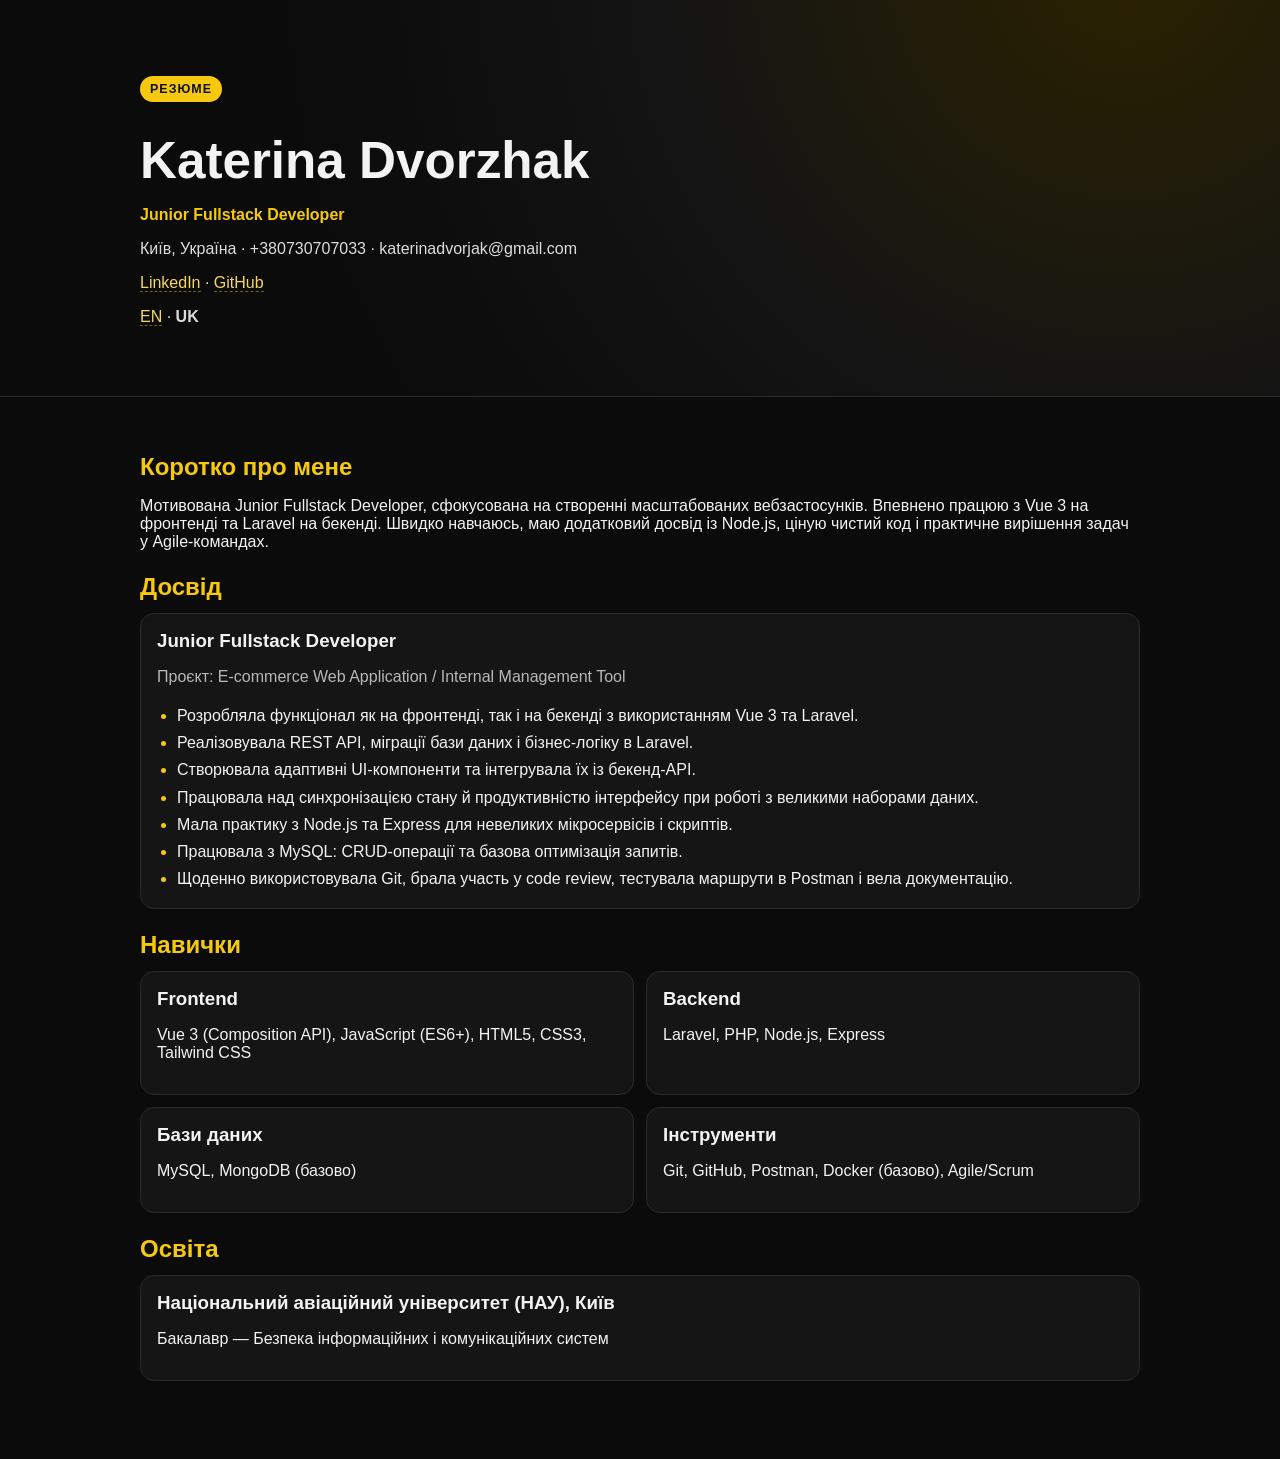
==== uk.html @ c783777f "Add Ukrainian CV version and EN/UK language switch" ====
<!doctype html>
<html lang="uk">
<head>
  <meta charset="UTF-8" />
  <meta name="viewport" content="width=device-width, initial-scale=1.0" />
  <title>Katerina Dvorzhak — Junior Fullstack Developer</title>
  <link rel="stylesheet" href="styles.css" />
</head>
<body>
  <header class="hero">
    <div class="container">
      <p class="badge">Резюме</p>
      <h1>Katerina Dvorzhak</h1>
      <p class="role">Junior Fullstack Developer</p>
      <p class="meta">Київ, Україна · +380730707033 · katerinadvorjak@gmail.com</p>
      <p class="meta"><a href="https://www.linkedin.com/in/katerina-dvorjak-9845141ba/" target="_blank">LinkedIn</a> · <a href="https://github.com/katerinadvorjak" target="_blank">GitHub</a></p>
      <p class="meta"><a href="index.html">EN</a> · <strong>UK</strong></p>
    </div>
  </header>

  <main class="container">
    <section>
      <h2>Коротко про мене</h2>
      <p>Мотивована Junior Fullstack Developer, сфокусована на створенні масштабованих вебзастосунків. Впевнено працюю з Vue 3 на фронтенді та Laravel на бекенді. Швидко навчаюсь, маю додатковий досвід із Node.js, ціную чистий код і практичне вирішення задач у Agile-командах.</p>
    </section>

    <section>
      <h2>Досвід</h2>
      <article class="card">
        <h3>Junior Fullstack Developer</h3>
        <p class="muted">Проєкт: E-commerce Web Application / Internal Management Tool</p>
        <ul>
          <li>Розробляла функціонал як на фронтенді, так і на бекенді з використанням Vue 3 та Laravel.</li>
          <li>Реалізовувала REST API, міграції бази даних і бізнес-логіку в Laravel.</li>
          <li>Створювала адаптивні UI-компоненти та інтегрувала їх із бекенд-API.</li>
          <li>Працювала над синхронізацією стану й продуктивністю інтерфейсу при роботі з великими наборами даних.</li>
          <li>Мала практику з Node.js та Express для невеликих мікросервісів і скриптів.</li>
          <li>Працювала з MySQL: CRUD-операції та базова оптимізація запитів.</li>
          <li>Щоденно використовувала Git, брала участь у code review, тестувала маршрути в Postman і вела документацію.</li>
        </ul>
      </article>
    </section>

    <section>
      <h2>Навички</h2>
      <div class="grid">
        <div class="card"><h3>Frontend</h3><p>Vue 3 (Composition API), JavaScript (ES6+), HTML5, CSS3, Tailwind CSS</p></div>
        <div class="card"><h3>Backend</h3><p>Laravel, PHP, Node.js, Express</p></div>
        <div class="card"><h3>Бази даних</h3><p>MySQL, MongoDB (базово)</p></div>
        <div class="card"><h3>Інструменти</h3><p>Git, GitHub, Postman, Docker (базово), Agile/Scrum</p></div>
      </div>
    </section>

    <section>
      <h2>Освіта</h2>
      <article class="card">
        <h3>Національний авіаційний університет (НАУ), Київ</h3>
        <p>Бакалавр — Безпека інформаційних і комунікаційних систем</p>
      </article>
    </section>
  </main>
</body>
</html>
---- styles.css ----
:root{--bg:#0b0b0b;--panel:#151515;--line:#2a2a2a;--text:#f3f3f3;--muted:#b8b8b8;--accent:#f6c90e}
*{box-sizing:border-box}html,body{margin:0;padding:0;background:var(--bg);color:var(--text);font-family:Inter,Segoe UI,Arial,sans-serif}
.container{width:min(1000px,92%);margin:0 auto}
.hero{padding:64px 0 54px;border-bottom:1px solid var(--line);background:radial-gradient(circle at 88% -10%,#2b2200 0%,#141414 38%,#0b0b0b 70%)}
.badge{display:inline-block;background:var(--accent);color:#111;padding:6px 10px;border-radius:999px;font-size:.78rem;font-weight:700;text-transform:uppercase;letter-spacing:1px}
h1{margin:16px 0 6px;font-size:clamp(2rem,5vw,3.2rem)}.role{color:var(--accent);font-weight:700}.meta{color:#ddd}a{color:#f6d861;text-decoration:none;border-bottom:1px dashed rgba(246,201,14,.45)}
main{padding:34px 0 56px}section{margin:22px 0}h2{color:var(--accent);margin:0 0 12px}h3{margin:0 0 8px}.muted{color:var(--muted)}
.card{background:var(--panel);border:1px solid var(--line);border-radius:14px;padding:16px}ul{margin:10px 0 0;padding-left:20px;line-height:1.7}li::marker{color:var(--accent)}
.grid{display:grid;grid-template-columns:repeat(2,minmax(0,1fr));gap:12px}
@media(max-width:820px){.grid{grid-template-columns:1fr}}
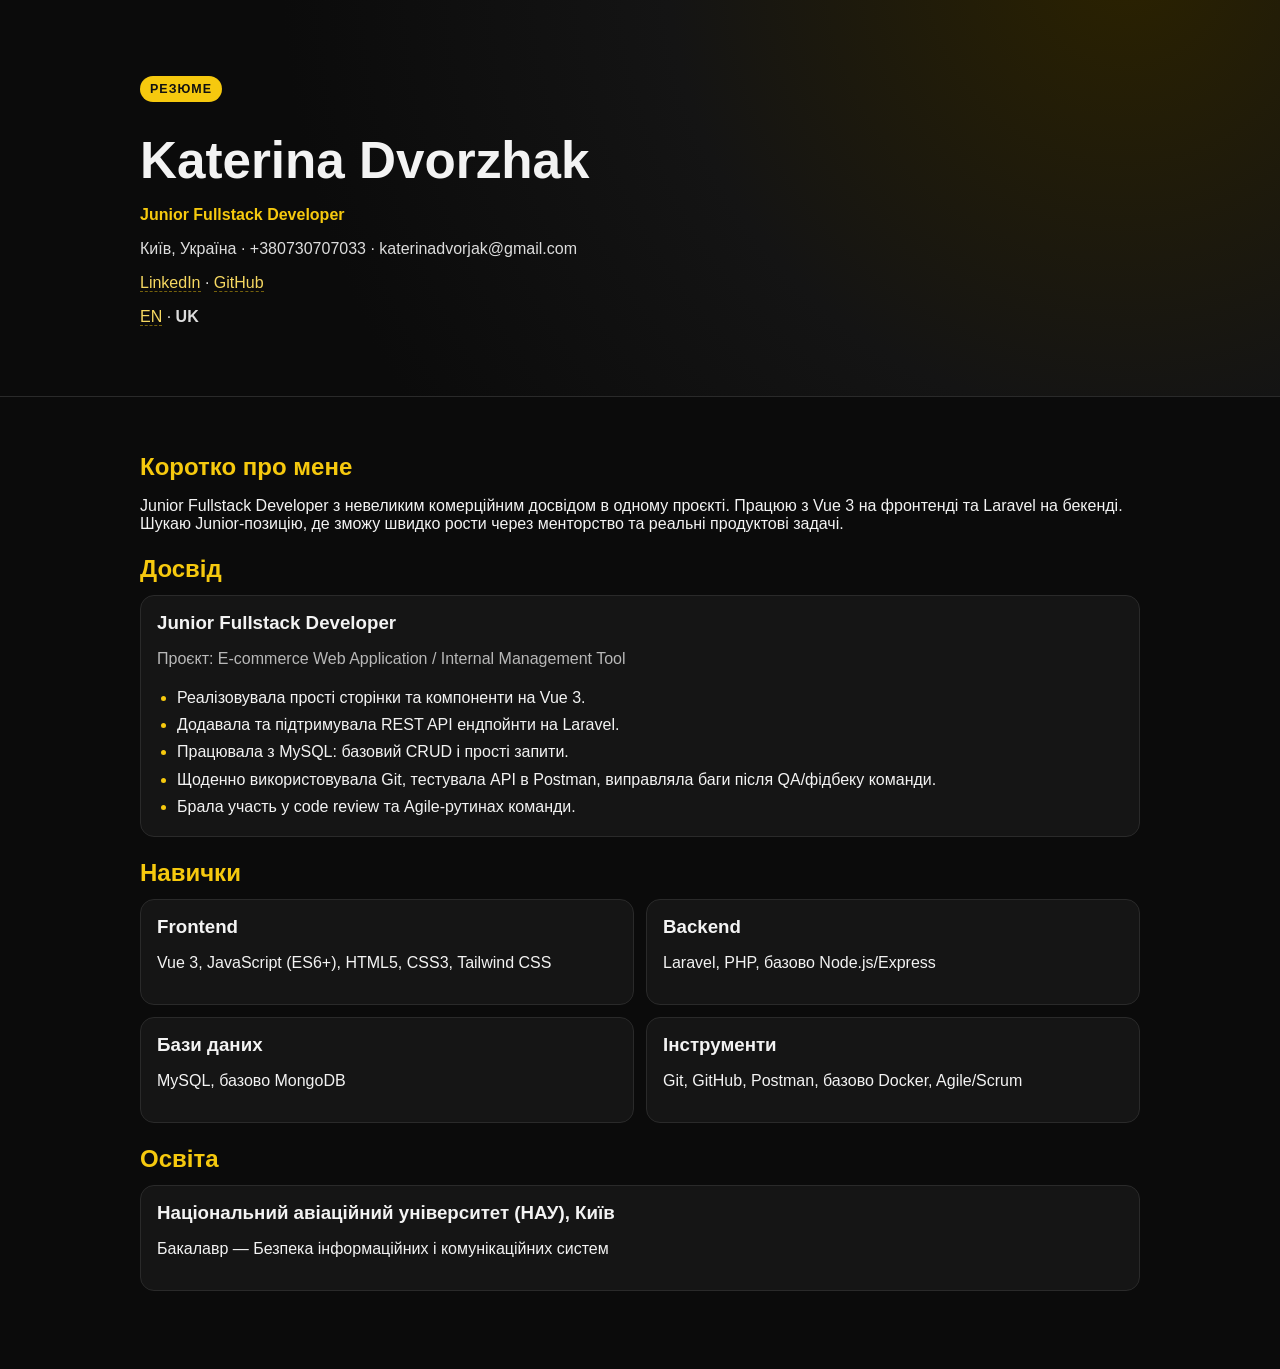
==== commit b9757627: "Simplify CV for junior-level positioning (EN/UK)" ====
--- a/uk.html
+++ b/uk.html
@@ -21,7 +21,7 @@
   <main class="container">
     <section>
       <h2>Коротко про мене</h2>
-      <p>Мотивована Junior Fullstack Developer, сфокусована на створенні масштабованих вебзастосунків. Впевнено працюю з Vue 3 на фронтенді та Laravel на бекенді. Швидко навчаюсь, маю додатковий досвід із Node.js, ціную чистий код і практичне вирішення задач у Agile-командах.</p>
+      <p>Junior Fullstack Developer з невеликим комерційним досвідом в одному проєкті. Працюю з Vue 3 на фронтенді та Laravel на бекенді. Шукаю Junior-позицію, де зможу швидко рости через менторство та реальні продуктові задачі.</p>
     </section>
 
     <section>
@@ -30,13 +30,11 @@
         <h3>Junior Fullstack Developer</h3>
         <p class="muted">Проєкт: E-commerce Web Application / Internal Management Tool</p>
         <ul>
-          <li>Розробляла функціонал як на фронтенді, так і на бекенді з використанням Vue 3 та Laravel.</li>
-          <li>Реалізовувала REST API, міграції бази даних і бізнес-логіку в Laravel.</li>
-          <li>Створювала адаптивні UI-компоненти та інтегрувала їх із бекенд-API.</li>
-          <li>Працювала над синхронізацією стану й продуктивністю інтерфейсу при роботі з великими наборами даних.</li>
-          <li>Мала практику з Node.js та Express для невеликих мікросервісів і скриптів.</li>
-          <li>Працювала з MySQL: CRUD-операції та базова оптимізація запитів.</li>
-          <li>Щоденно використовувала Git, брала участь у code review, тестувала маршрути в Postman і вела документацію.</li>
+          <li>Реалізовувала прості сторінки та компоненти на Vue 3.</li>
+          <li>Додавала та підтримувала REST API ендпойнти на Laravel.</li>
+          <li>Працювала з MySQL: базовий CRUD і прості запити.</li>
+          <li>Щоденно використовувала Git, тестувала API в Postman, виправляла баги після QA/фідбеку команди.</li>
+          <li>Брала участь у code review та Agile-рутинах команди.</li>
         </ul>
       </article>
     </section>
@@ -44,10 +42,10 @@
     <section>
       <h2>Навички</h2>
       <div class="grid">
-        <div class="card"><h3>Frontend</h3><p>Vue 3 (Composition API), JavaScript (ES6+), HTML5, CSS3, Tailwind CSS</p></div>
-        <div class="card"><h3>Backend</h3><p>Laravel, PHP, Node.js, Express</p></div>
-        <div class="card"><h3>Бази даних</h3><p>MySQL, MongoDB (базово)</p></div>
-        <div class="card"><h3>Інструменти</h3><p>Git, GitHub, Postman, Docker (базово), Agile/Scrum</p></div>
+        <div class="card"><h3>Frontend</h3><p>Vue 3, JavaScript (ES6+), HTML5, CSS3, Tailwind CSS</p></div>
+        <div class="card"><h3>Backend</h3><p>Laravel, PHP, базово Node.js/Express</p></div>
+        <div class="card"><h3>Бази даних</h3><p>MySQL, базово MongoDB</p></div>
+        <div class="card"><h3>Інструменти</h3><p>Git, GitHub, Postman, базово Docker, Agile/Scrum</p></div>
       </div>
     </section>
 
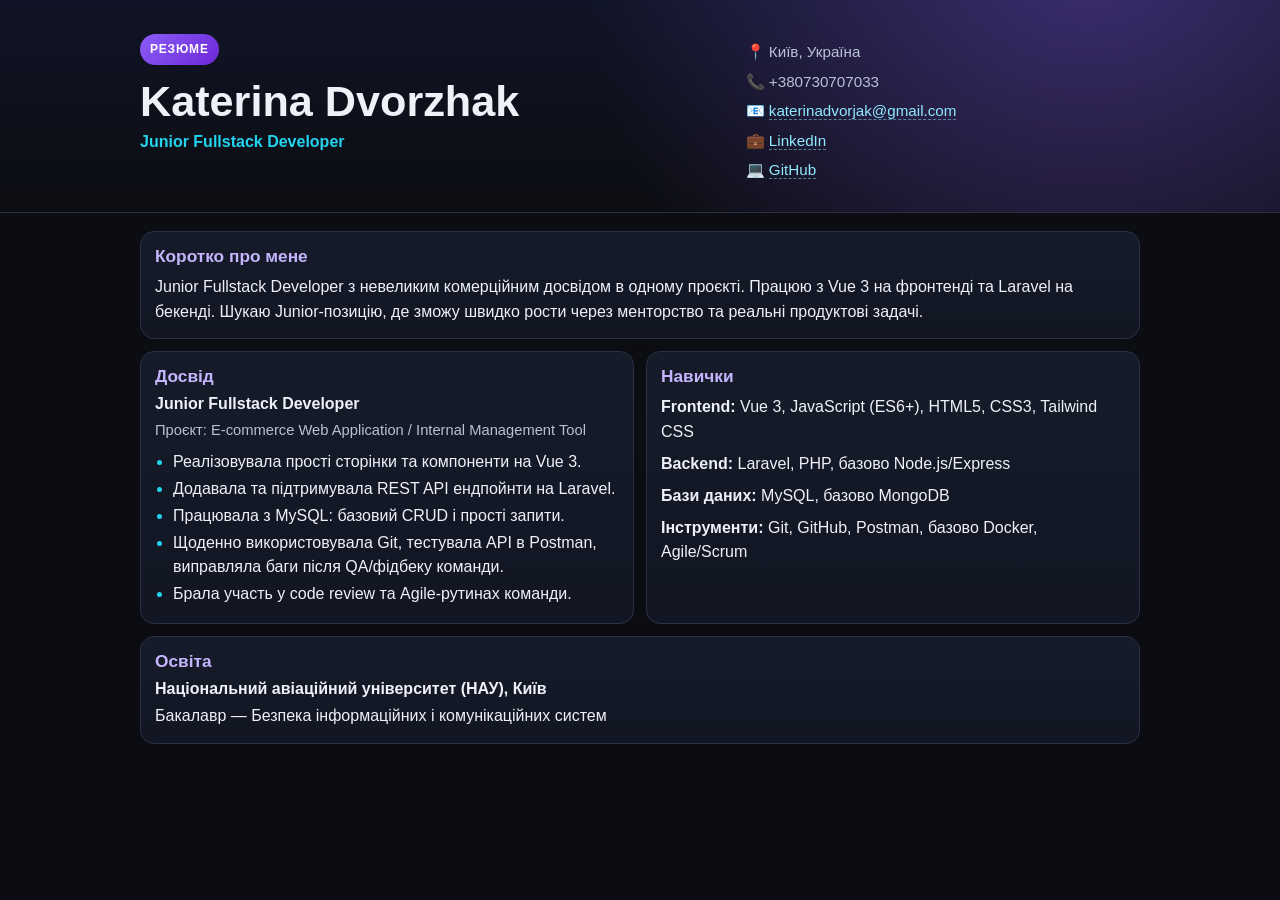
==== commit 335fcf6f: "Switch CV to Ukrainian-only, redesign layout, add A4 print-optimized version" ====
--- a/uk.html
+++ b/uk.html
@@ -5,57 +5,9 @@
   <meta name="viewport" content="width=device-width, initial-scale=1.0" />
   <title>Katerina Dvorzhak — Junior Fullstack Developer</title>
   <link rel="stylesheet" href="styles.css" />
+  <meta http-equiv="refresh" content="0; url=index.html" />
 </head>
 <body>
-  <header class="hero">
-    <div class="container">
-      <p class="badge">Резюме</p>
-      <h1>Katerina Dvorzhak</h1>
-      <p class="role">Junior Fullstack Developer</p>
-      <p class="meta">Київ, Україна · +380730707033 · katerinadvorjak@gmail.com</p>
-      <p class="meta"><a href="https://www.linkedin.com/in/katerina-dvorjak-9845141ba/" target="_blank">LinkedIn</a> · <a href="https://github.com/katerinadvorjak" target="_blank">GitHub</a></p>
-      <p class="meta"><a href="index.html">EN</a> · <strong>UK</strong></p>
-    </div>
-  </header>
-
-  <main class="container">
-    <section>
-      <h2>Коротко про мене</h2>
-      <p>Junior Fullstack Developer з невеликим комерційним досвідом в одному проєкті. Працюю з Vue 3 на фронтенді та Laravel на бекенді. Шукаю Junior-позицію, де зможу швидко рости через менторство та реальні продуктові задачі.</p>
-    </section>
-
-    <section>
-      <h2>Досвід</h2>
-      <article class="card">
-        <h3>Junior Fullstack Developer</h3>
-        <p class="muted">Проєкт: E-commerce Web Application / Internal Management Tool</p>
-        <ul>
-          <li>Реалізовувала прості сторінки та компоненти на Vue 3.</li>
-          <li>Додавала та підтримувала REST API ендпойнти на Laravel.</li>
-          <li>Працювала з MySQL: базовий CRUD і прості запити.</li>
-          <li>Щоденно використовувала Git, тестувала API в Postman, виправляла баги після QA/фідбеку команди.</li>
-          <li>Брала участь у code review та Agile-рутинах команди.</li>
-        </ul>
-      </article>
-    </section>
-
-    <section>
-      <h2>Навички</h2>
-      <div class="grid">
-        <div class="card"><h3>Frontend</h3><p>Vue 3, JavaScript (ES6+), HTML5, CSS3, Tailwind CSS</p></div>
-        <div class="card"><h3>Backend</h3><p>Laravel, PHP, базово Node.js/Express</p></div>
-        <div class="card"><h3>Бази даних</h3><p>MySQL, базово MongoDB</p></div>
-        <div class="card"><h3>Інструменти</h3><p>Git, GitHub, Postman, базово Docker, Agile/Scrum</p></div>
-      </div>
-    </section>
-
-    <section>
-      <h2>Освіта</h2>
-      <article class="card">
-        <h3>Національний авіаційний університет (НАУ), Київ</h3>
-        <p>Бакалавр — Безпека інформаційних і комунікаційних систем</p>
-      </article>
-    </section>
-  </main>
+  <p>Redirecting… <a href="index.html">Перейти до резюме</a></p>
 </body>
 </html>
--- a/styles.css
+++ b/styles.css
@@ -1,10 +1,66 @@
-:root{--bg:#0b0b0b;--panel:#151515;--line:#2a2a2a;--text:#f3f3f3;--muted:#b8b8b8;--accent:#f6c90e}
-*{box-sizing:border-box}html,body{margin:0;padding:0;background:var(--bg);color:var(--text);font-family:Inter,Segoe UI,Arial,sans-serif}
-.container{width:min(1000px,92%);margin:0 auto}
-.hero{padding:64px 0 54px;border-bottom:1px solid var(--line);background:radial-gradient(circle at 88% -10%,#2b2200 0%,#141414 38%,#0b0b0b 70%)}
-.badge{display:inline-block;background:var(--accent);color:#111;padding:6px 10px;border-radius:999px;font-size:.78rem;font-weight:700;text-transform:uppercase;letter-spacing:1px}
-h1{margin:16px 0 6px;font-size:clamp(2rem,5vw,3.2rem)}.role{color:var(--accent);font-weight:700}.meta{color:#ddd}a{color:#f6d861;text-decoration:none;border-bottom:1px dashed rgba(246,201,14,.45)}
-main{padding:34px 0 56px}section{margin:22px 0}h2{color:var(--accent);margin:0 0 12px}h3{margin:0 0 8px}.muted{color:var(--muted)}
-.card{background:var(--panel);border:1px solid var(--line);border-radius:14px;padding:16px}ul{margin:10px 0 0;padding-left:20px;line-height:1.7}li::marker{color:var(--accent)}
-.grid{display:grid;grid-template-columns:repeat(2,minmax(0,1fr));gap:12px}
-@media(max-width:820px){.grid{grid-template-columns:1fr}}
+:root {
+  --bg: #0c0d12;
+  --panel: #141824;
+  --line: #2a3147;
+  --text: #eef1f8;
+  --muted: #b9c1d6;
+  --accent: #8b5cf6;
+  --accent-2: #22d3ee;
+}
+
+* { box-sizing: border-box; }
+html, body { margin: 0; padding: 0; background: var(--bg); color: var(--text); font-family: Inter, Segoe UI, Arial, sans-serif; }
+.container { width: min(1000px, 92%); margin: 0 auto; }
+
+.hero {
+  padding: 34px 0 24px;
+  border-bottom: 1px solid var(--line);
+  background: radial-gradient(circle at 85% -20%, rgba(139,92,246,.35), transparent 45%), linear-gradient(180deg, #101426, #0c0d12);
+}
+.hero-inner { display: grid; grid-template-columns: 1.2fr .8fr; gap: 14px; align-items: start; }
+.badge { display: inline-block; background: linear-gradient(135deg, var(--accent), #6d28d9); color: #fff; padding: 6px 10px; border-radius: 999px; font-size: .75rem; font-weight: 700; letter-spacing: .8px; }
+h1 { margin: 12px 0 4px; font-size: clamp(1.8rem, 4vw, 2.7rem); }
+.role { margin: 0; color: var(--accent-2); font-weight: 700; }
+.contacts p { margin: 6px 0; color: var(--muted); font-size: .95rem; }
+a { color: #8fe9ff; text-decoration: none; border-bottom: 1px dashed rgba(143,233,255,.5); }
+
+.layout { padding: 18px 0 28px; display: grid; grid-template-columns: 1fr 1fr; gap: 12px; }
+.card { background: linear-gradient(180deg, #161b2a, #121623); border: 1px solid var(--line); border-radius: 14px; padding: 14px; }
+.summary { grid-column: 1 / -1; }
+.edu { grid-column: 1 / -1; }
+h2 { margin: 0 0 8px; color: #c4b5fd; font-size: 1.08rem; }
+h3 { margin: 0 0 6px; font-size: 1rem; }
+p { margin: 0; line-height: 1.55; }
+.muted { color: var(--muted); font-size: .92rem; margin-bottom: 6px; }
+ul { margin: 8px 0 0; padding-left: 18px; line-height: 1.5; }
+li { margin-bottom: 3px; }
+li::marker { color: var(--accent-2); }
+.skill-block p { margin: 0 0 7px; }
+
+@media (max-width: 840px) {
+  .hero-inner { grid-template-columns: 1fr; }
+  .layout { grid-template-columns: 1fr; }
+}
+
+/* Print version: compact A4 single-page */
+@page { size: A4; margin: 10mm; }
+@media print {
+  :root { --bg:#fff; --panel:#fff; --line:#ddd; --text:#000; --muted:#222; --accent:#000; --accent-2:#000; }
+  html, body { background: #fff !important; color: #000 !important; font-size: 10.5pt; line-height: 1.3; }
+  .hero { padding: 5mm 0 3mm; background: #fff !important; border-bottom: 1px solid #ddd; }
+  .hero-inner { grid-template-columns: 1.2fr .8fr; gap: 8px; }
+  .badge { background: #000 !important; color:#fff !important; padding: 2px 7px; font-size: 8pt; }
+  h1 { font-size: 18pt; margin: 6px 0 2px; }
+  .role { color: #000 !important; }
+  .contacts p { color:#000 !important; font-size: 9pt; margin: 2px 0; }
+  .layout { padding: 3mm 0 0; grid-template-columns: 1fr 1fr; gap: 6px; }
+  .card { background:#fff !important; border:1px solid #d8d8d8; border-radius: 6px; padding: 8px; }
+  .summary, .edu { grid-column: 1 / -1; }
+  h2 { color:#000 !important; font-size: 11pt; margin-bottom: 5px; }
+  h3 { font-size: 10pt; margin-bottom: 3px; }
+  p, li, .muted, a { color:#000 !important; }
+  a { border-bottom: none !important; text-decoration: none; }
+  ul { margin-top: 4px; line-height: 1.3; }
+  li { margin-bottom: 1px; }
+  section, .card { break-inside: avoid; page-break-inside: avoid; }
+}
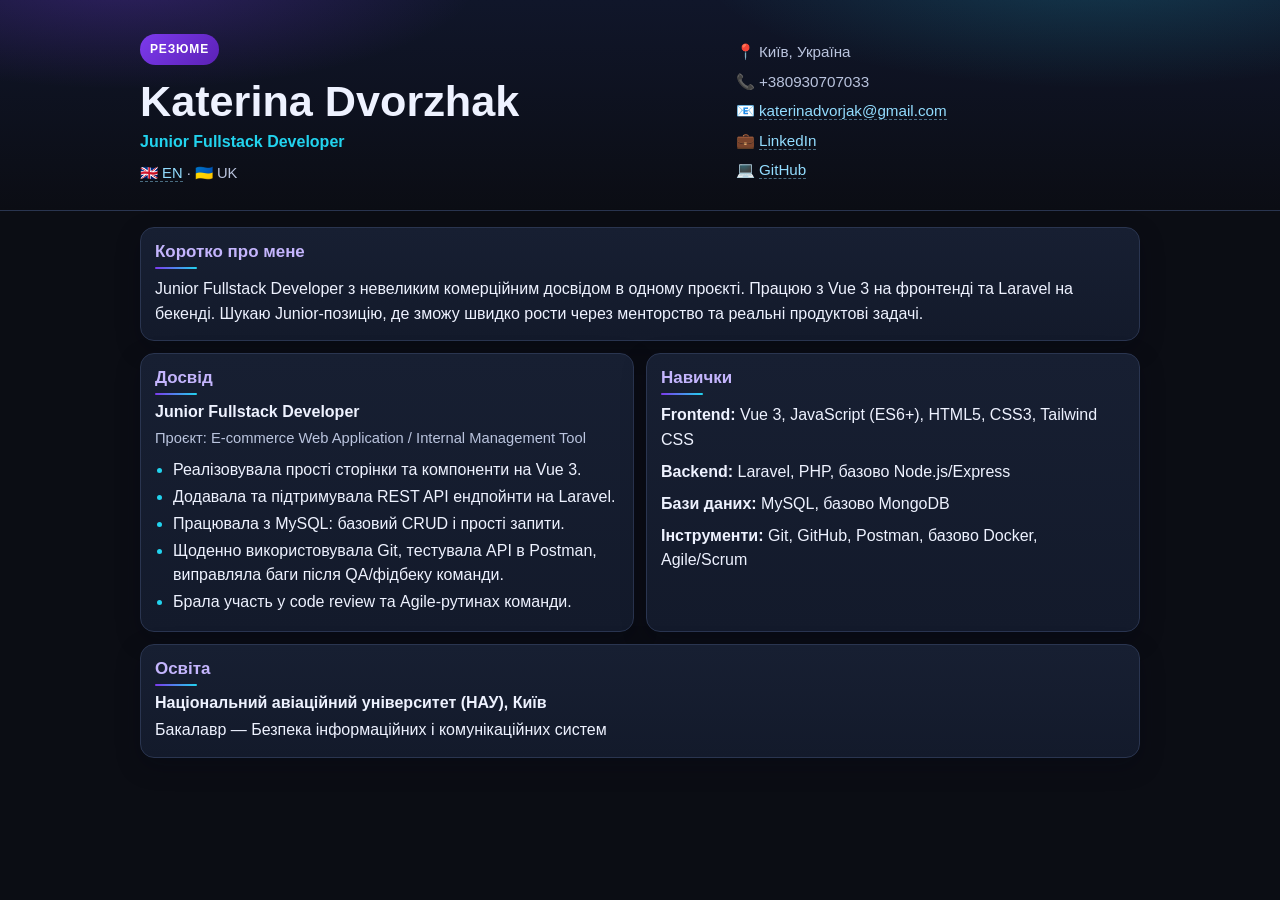
==== commit bbea38cb: "Add polished UA+EN versions with one-page A4 print layout and refreshed design" ====
--- a/uk.html
+++ b/uk.html
@@ -5,9 +5,60 @@
   <meta name="viewport" content="width=device-width, initial-scale=1.0" />
   <title>Katerina Dvorzhak — Junior Fullstack Developer</title>
   <link rel="stylesheet" href="styles.css" />
-  <meta http-equiv="refresh" content="0; url=index.html" />
 </head>
 <body>
-  <p>Redirecting… <a href="index.html">Перейти до резюме</a></p>
+  <header class="hero">
+    <div class="container hero-inner">
+      <div>
+        <p class="badge">РЕЗЮМЕ</p>
+        <h1>Katerina Dvorzhak</h1>
+        <p class="role">Junior Fullstack Developer</p>
+        <p class="lang"><a href="index.html">🇬🇧 EN</a> · 🇺🇦 UK</p>
+      </div>
+      <div class="contacts">
+        <p>📍 Київ, Україна</p>
+        <p>📞 +380930707033</p>
+        <p>📧 <a href="mailto:katerinadvorjak@gmail.com">katerinadvorjak@gmail.com</a></p>
+        <p>💼 <a href="https://www.linkedin.com/in/katerina-dvorjak-9845141ba/" target="_blank" rel="noopener">LinkedIn</a></p>
+        <p>💻 <a href="https://github.com/katerinadvorjak" target="_blank" rel="noopener">GitHub</a></p>
+      </div>
+    </div>
+  </header>
+
+  <main class="container layout">
+    <section class="card summary">
+      <h2>Коротко про мене</h2>
+      <p>Junior Fullstack Developer з невеликим комерційним досвідом в одному проєкті. Працюю з Vue 3 на фронтенді та Laravel на бекенді. Шукаю Junior-позицію, де зможу швидко рости через менторство та реальні продуктові задачі.</p>
+    </section>
+
+    <section class="card exp">
+      <h2>Досвід</h2>
+      <h3>Junior Fullstack Developer</h3>
+      <p class="muted">Проєкт: E-commerce Web Application / Internal Management Tool</p>
+      <ul>
+        <li>Реалізовувала прості сторінки та компоненти на Vue 3.</li>
+        <li>Додавала та підтримувала REST API ендпойнти на Laravel.</li>
+        <li>Працювала з MySQL: базовий CRUD і прості запити.</li>
+        <li>Щоденно використовувала Git, тестувала API в Postman, виправляла баги після QA/фідбеку команди.</li>
+        <li>Брала участь у code review та Agile-рутинах команди.</li>
+      </ul>
+    </section>
+
+    <section class="card skills">
+      <h2>Навички</h2>
+      <div class="skill-block">
+        <p><strong>Frontend:</strong> Vue 3, JavaScript (ES6+), HTML5, CSS3, Tailwind CSS</p>
+        <p><strong>Backend:</strong> Laravel, PHP, базово Node.js/Express</p>
+        <p><strong>Бази даних:</strong> MySQL, базово MongoDB</p>
+        <p><strong>Інструменти:</strong> Git, GitHub, Postman, базово Docker, Agile/Scrum</p>
+      </div>
+    </section>
+
+    <section class="card edu">
+      <h2>Освіта</h2>
+      <h3>Національний авіаційний університет (НАУ), Київ</h3>
+      <p>Бакалавр — Безпека інформаційних і комунікаційних систем</p>
+    </section>
+  </main>
 </body>
 </html>
--- a/styles.css
+++ b/styles.css
@@ -1,10 +1,10 @@
 :root {
-  --bg: #0c0d12;
-  --panel: #141824;
-  --line: #2a3147;
-  --text: #eef1f8;
-  --muted: #b9c1d6;
-  --accent: #8b5cf6;
+  --bg: #0b0d14;
+  --panel: #141b2b;
+  --line: #2a3550;
+  --text: #eef2ff;
+  --muted: #bac4de;
+  --accent: #7c3aed;
   --accent-2: #22d3ee;
 }
 
@@ -13,54 +13,77 @@
 .container { width: min(1000px, 92%); margin: 0 auto; }
 
 .hero {
-  padding: 34px 0 24px;
+  padding: 34px 0 22px;
   border-bottom: 1px solid var(--line);
-  background: radial-gradient(circle at 85% -20%, rgba(139,92,246,.35), transparent 45%), linear-gradient(180deg, #101426, #0c0d12);
+  background:
+    radial-gradient(900px 280px at 86% -18%, rgba(34,211,238,.20), transparent 45%),
+    radial-gradient(700px 220px at 10% -10%, rgba(124,58,237,.28), transparent 50%),
+    linear-gradient(180deg, #10162a, #0b0d14);
 }
-.hero-inner { display: grid; grid-template-columns: 1.2fr .8fr; gap: 14px; align-items: start; }
-.badge { display: inline-block; background: linear-gradient(135deg, var(--accent), #6d28d9); color: #fff; padding: 6px 10px; border-radius: 999px; font-size: .75rem; font-weight: 700; letter-spacing: .8px; }
+
+.hero-inner { display: grid; grid-template-columns: 1.18fr .82fr; gap: 14px; align-items: start; }
+.badge {
+  display: inline-block;
+  background: linear-gradient(135deg, var(--accent), #5b21b6);
+  color: #fff;
+  padding: 6px 10px;
+  border-radius: 999px;
+  font-size: .75rem;
+  font-weight: 700;
+  letter-spacing: .85px;
+}
+
 h1 { margin: 12px 0 4px; font-size: clamp(1.8rem, 4vw, 2.7rem); }
 .role { margin: 0; color: var(--accent-2); font-weight: 700; }
+.lang { margin: 8px 0 0; color: var(--muted); font-size: .92rem; }
 .contacts p { margin: 6px 0; color: var(--muted); font-size: .95rem; }
-a { color: #8fe9ff; text-decoration: none; border-bottom: 1px dashed rgba(143,233,255,.5); }
 
-.layout { padding: 18px 0 28px; display: grid; grid-template-columns: 1fr 1fr; gap: 12px; }
-.card { background: linear-gradient(180deg, #161b2a, #121623); border: 1px solid var(--line); border-radius: 14px; padding: 14px; }
-.summary { grid-column: 1 / -1; }
-.edu { grid-column: 1 / -1; }
-h2 { margin: 0 0 8px; color: #c4b5fd; font-size: 1.08rem; }
+main { padding: 16px 0 26px; display: grid; grid-template-columns: 1fr 1fr; gap: 12px; }
+.card {
+  background: linear-gradient(180deg, #171f32 0%, #131a2b 100%);
+  border: 1px solid var(--line);
+  border-radius: 14px;
+  padding: 14px;
+  box-shadow: 0 8px 24px rgba(3,6,20,.28);
+}
+
+.summary, .edu { grid-column: 1 / -1; }
+h2 { margin: 0 0 8px; color: #c4b5fd; font-size: 1.06rem; position: relative; }
+h2::after { content: ""; display: block; width: 42px; height: 2px; background: linear-gradient(90deg, var(--accent), var(--accent-2)); margin-top: 5px; border-radius: 999px; }
 h3 { margin: 0 0 6px; font-size: 1rem; }
+.muted { color: var(--muted); font-size: .92rem; margin-bottom: 6px; }
 p { margin: 0; line-height: 1.55; }
-.muted { color: var(--muted); font-size: .92rem; margin-bottom: 6px; }
 ul { margin: 8px 0 0; padding-left: 18px; line-height: 1.5; }
 li { margin-bottom: 3px; }
 li::marker { color: var(--accent-2); }
 .skill-block p { margin: 0 0 7px; }
 
-@media (max-width: 840px) {
+a { color: #93ddff; text-decoration: none; border-bottom: 1px dashed rgba(147,221,255,.45); }
+a:hover { color: #c4f0ff; }
+
+@media (max-width: 860px) {
   .hero-inner { grid-template-columns: 1fr; }
-  .layout { grid-template-columns: 1fr; }
+  main { grid-template-columns: 1fr; }
 }
 
-/* Print version: compact A4 single-page */
+/* A4 print: one-page optimized */
 @page { size: A4; margin: 10mm; }
 @media print {
-  :root { --bg:#fff; --panel:#fff; --line:#ddd; --text:#000; --muted:#222; --accent:#000; --accent-2:#000; }
-  html, body { background: #fff !important; color: #000 !important; font-size: 10.5pt; line-height: 1.3; }
-  .hero { padding: 5mm 0 3mm; background: #fff !important; border-bottom: 1px solid #ddd; }
+  :root { --bg:#fff; --panel:#fff; --line:#dadada; --text:#000; --muted:#222; --accent:#000; --accent-2:#000; }
+  html, body { background:#fff !important; color:#000 !important; font-size:10.3pt; line-height:1.28; -webkit-print-color-adjust: exact; print-color-adjust: exact; }
+  .hero { padding: 5mm 0 3mm; border-bottom:1px solid #d8d8d8; background:#fff !important; }
   .hero-inner { grid-template-columns: 1.2fr .8fr; gap: 8px; }
-  .badge { background: #000 !important; color:#fff !important; padding: 2px 7px; font-size: 8pt; }
-  h1 { font-size: 18pt; margin: 6px 0 2px; }
-  .role { color: #000 !important; }
-  .contacts p { color:#000 !important; font-size: 9pt; margin: 2px 0; }
-  .layout { padding: 3mm 0 0; grid-template-columns: 1fr 1fr; gap: 6px; }
-  .card { background:#fff !important; border:1px solid #d8d8d8; border-radius: 6px; padding: 8px; }
-  .summary, .edu { grid-column: 1 / -1; }
-  h2 { color:#000 !important; font-size: 11pt; margin-bottom: 5px; }
+  .badge { background:#000 !important; color:#fff !important; padding:2px 7px; font-size:8pt; }
+  h1 { font-size:18pt; margin: 6px 0 2px; }
+  .role,.lang,.contacts p,.muted,p,li,a,h2,h3 { color:#000 !important; }
+  a { border-bottom: none !important; }
+  main { padding-top: 3mm; gap: 6px; }
+  .card { background:#fff !important; border:1px solid #d6d6d6; border-radius: 6px; padding: 8px; box-shadow:none; }
+  h2 { font-size: 11pt; margin-bottom:5px; }
+  h2::after { background:#000; width:30px; height:1px; margin-top:3px; }
   h3 { font-size: 10pt; margin-bottom: 3px; }
-  p, li, .muted, a { color:#000 !important; }
-  a { border-bottom: none !important; text-decoration: none; }
-  ul { margin-top: 4px; line-height: 1.3; }
+  ul { margin-top:4px; line-height:1.28; }
   li { margin-bottom: 1px; }
-  section, .card { break-inside: avoid; page-break-inside: avoid; }
+  .summary,.edu { grid-column:1/-1; }
+  section,.card { break-inside: avoid; page-break-inside: avoid; }
 }
